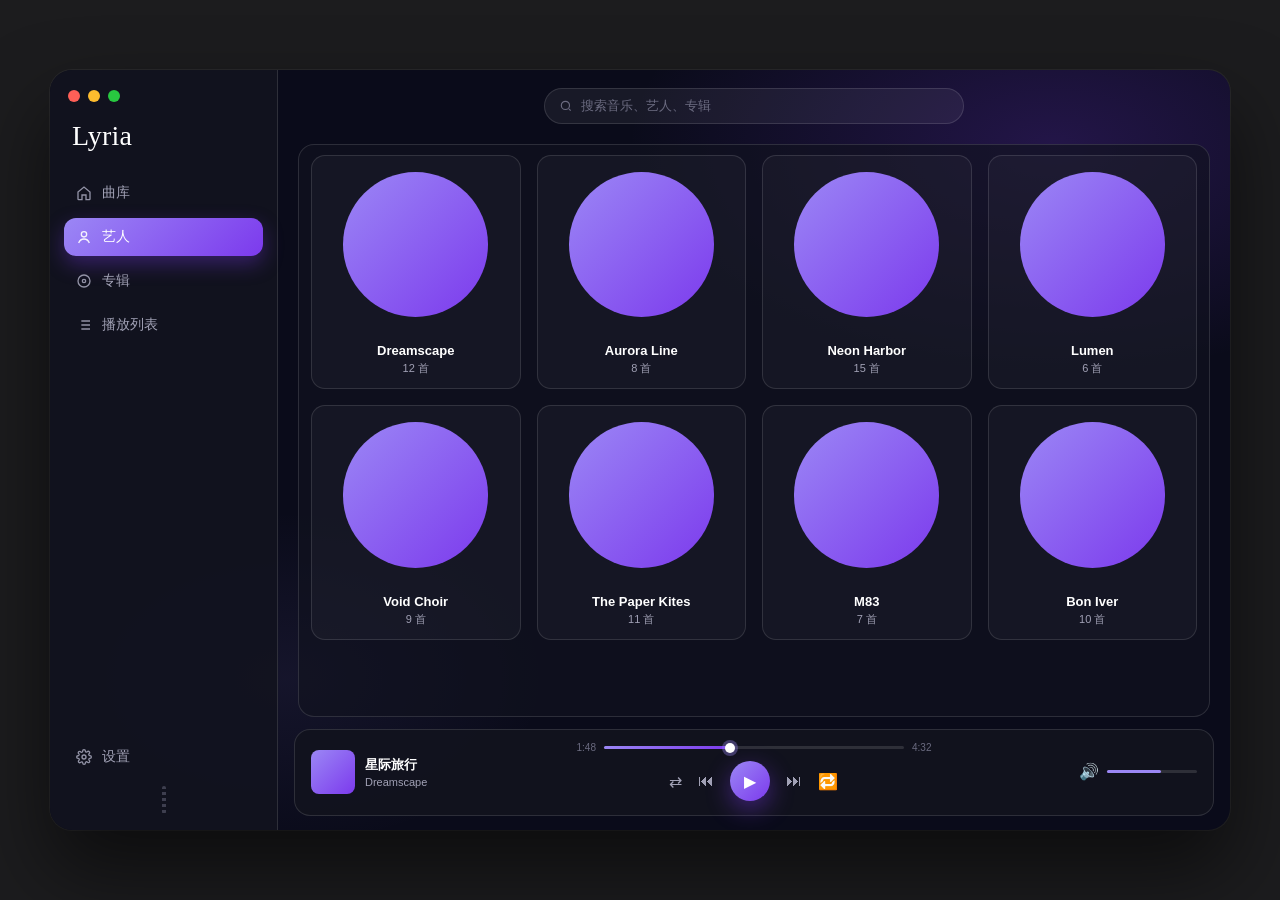
==== .design/ui-mocks/html/02-artists.html @ 33b441ee "Initial Lyria checkout: static macOS shell, UI mocks, and docs - SwiftUI/AppKit static shell (librar" ====
<!DOCTYPE html><html><head><meta charset="utf-8"><link rel="stylesheet" href="theme.css"></head>
<body><div class="window"><aside class="sidebar">
  <div class="lights"><span class="r"></span><span class="y"></span><span class="g"></span></div>
  <div class="brand">Lyria</div>
  <div class="nav"><div class="nav-item"><svg viewBox="0 0 24 24" fill="none" stroke="currentColor" stroke-width="2"><path d="M3 10.5 12 3l9 7.5V21a1 1 0 0 1-1 1h-5v-7H9v7H4a1 1 0 0 1-1-1v-10.5z"/></svg>曲库</div>
<div class="nav-item active"><svg viewBox="0 0 24 24" fill="none" stroke="currentColor" stroke-width="2"><circle cx="12" cy="8" r="4"/><path d="M4 21c1.5-4 4.5-6 8-6s6.5 2 8 6"/></svg>艺人</div>
<div class="nav-item"><svg viewBox="0 0 24 24" fill="none" stroke="currentColor" stroke-width="2"><circle cx="12" cy="12" r="9"/><circle cx="12" cy="12" r="2.5"/></svg>专辑</div>
<div class="nav-item"><svg viewBox="0 0 24 24" fill="none" stroke="currentColor" stroke-width="2"><path d="M8 6h13M8 12h13M8 18h13M3 6h.01M3 12h.01M3 18h.01"/></svg>播放列表</div></div>
  <div class="nav-bottom">
    <div class="nav-item"><svg viewBox="0 0 24 24" fill="none" stroke="currentColor" stroke-width="2"><circle cx="12" cy="12" r="3"/><path d="M19.4 15a1.7 1.7 0 0 0 .3 1.8l.1.1a2 2 0 1 1-2.8 2.8l-.1-.1a1.7 1.7 0 0 0-1.8-.3 1.7 1.7 0 0 0-1 1.5V21a2 2 0 1 1-4 0v-.1a1.7 1.7 0 0 0-1-1.5 1.7 1.7 0 0 0-1.8.3l-.1.1a2 2 0 1 1-2.8-2.8l.1-.1a1.7 1.7 0 0 0 .3-1.8 1.7 1.7 0 0 0-1.5-1H3a2 2 0 1 1 0-4h.1a1.7 1.7 0 0 0 1.5-1 1.7 1.7 0 0 0-.3-1.8l-.1-.1a2 2 0 1 1 2.8-2.8l.1.1a1.7 1.7 0 0 0 1.8.3H9a1.7 1.7 0 0 0 1-1.5V3a2 2 0 1 1 4 0v.1a1.7 1.7 0 0 0 1 1.5 1.7 1.7 0 0 0 1.8-.3l.1-.1a2 2 0 1 1 2.8 2.8l-.1.1a1.7 1.7 0 0 0-.3 1.8V9c.3.6.9 1 1.5 1H21a2 2 0 1 1 0 4h-.1a1.7 1.7 0 0 0-1.5 1z"/></svg>设置</div>
    <div class="drag-hint"></div>
  </div>
</aside><div class="detail"><div class="search-wrap"><div class="search" style="color:var(--text3)"><svg width="14" height="14" viewBox="0 0 24 24" fill="none" stroke="currentColor" stroke-width="2"><circle cx="11" cy="11" r="7"/><path d="m20 20-3-3"/></svg><span>搜索音乐、艺人、专辑</span></div></div><div class="content"><div class="panel" style="overflow:auto"><div class="grid"><div class="card"><div class="art" style="border-radius:50%;margin:16px auto;width:70%;aspect-ratio:1"></div><div class="body" style="text-align:center"><div class="name">Dreamscape</div><div class="sub">12 首</div></div></div><div class="card"><div class="art" style="border-radius:50%;margin:16px auto;width:70%;aspect-ratio:1"></div><div class="body" style="text-align:center"><div class="name">Aurora Line</div><div class="sub">8 首</div></div></div><div class="card"><div class="art" style="border-radius:50%;margin:16px auto;width:70%;aspect-ratio:1"></div><div class="body" style="text-align:center"><div class="name">Neon Harbor</div><div class="sub">15 首</div></div></div><div class="card"><div class="art" style="border-radius:50%;margin:16px auto;width:70%;aspect-ratio:1"></div><div class="body" style="text-align:center"><div class="name">Lumen</div><div class="sub">6 首</div></div></div><div class="card"><div class="art" style="border-radius:50%;margin:16px auto;width:70%;aspect-ratio:1"></div><div class="body" style="text-align:center"><div class="name">Void Choir</div><div class="sub">9 首</div></div></div><div class="card"><div class="art" style="border-radius:50%;margin:16px auto;width:70%;aspect-ratio:1"></div><div class="body" style="text-align:center"><div class="name">The Paper Kites</div><div class="sub">11 首</div></div></div><div class="card"><div class="art" style="border-radius:50%;margin:16px auto;width:70%;aspect-ratio:1"></div><div class="body" style="text-align:center"><div class="name">M83</div><div class="sub">7 首</div></div></div><div class="card"><div class="art" style="border-radius:50%;margin:16px auto;width:70%;aspect-ratio:1"></div><div class="body" style="text-align:center"><div class="name">Bon Iver</div><div class="sub">10 首</div></div></div></div></div></div><div class="transport">
  <div class="np"><div class="cover"></div><div><div class="t">星际旅行</div><div class="a">Dreamscape</div></div></div>
  <div class="controls">
    <div class="prog"><span>1:48</span><div class="bar"><div class="fill"></div><div class="knob"></div></div><span>4:32</span></div>
    <div class="btns">
      <span>⇄</span><span>⏮</span><div class="play">▶</div><span>⏭</span><span>🔁</span>
    </div>
  </div>
  <div class="vol"><span>🔊</span><div class="slider"><div class="fill"></div></div></div>
</div></div></div></body></html>
---- .design/ui-mocks/html/theme.css ----
:root {
  --bg: #0a0b1a;
  --panel: #12131f;
  --panel2: #1a1b2e;
  --border: rgba(255,255,255,0.12);
  --border-strong: rgba(255,255,255,0.18);
  --text: #ffffff;
  --text2: #a1a1b5;
  --text3: #6b6b80;
  --a1: #9b87f5;
  --a2: #7c3aed;
  --grad: linear-gradient(135deg, #9b87f5 0%, #7c3aed 100%);
}
* { box-sizing: border-box; margin: 0; padding: 0; }
body {
  background: #1c1c1e;
  font-family: -apple-system, BlinkMacSystemFont, "SF Pro Text", "PingFang SC", Inter, sans-serif;
  color: var(--text);
  display: flex; align-items: center; justify-content: center;
  min-height: 100vh; padding: 40px;
}
.window {
  width: 1180px; height: 760px; border-radius: 22px; overflow: hidden;
  display: flex; background: var(--bg);
  box-shadow: 0 40px 80px rgba(0,0,0,.55), 0 0 0 1px rgba(255,255,255,.06);
  position: relative;
}
.window::before {
  content:""; position:absolute; inset:0; pointer-events:none;
  background:
    radial-gradient(ellipse 60% 50% at 85% 10%, rgba(124,58,237,.22), transparent 60%),
    radial-gradient(ellipse 40% 40% at 20% 80%, rgba(155,135,245,.08), transparent 55%);
  z-index: 0;
}
.sidebar, .detail { position: relative; z-index: 1; }
.sidebar {
  width: 228px; flex-shrink: 0; height: 100%;
  background: rgba(18,19,31,.92);
  border-right: 1px solid var(--border);
  display: flex; flex-direction: column; padding: 18px 14px 16px;
}
.lights { display:flex; gap:8px; padding: 2px 4px 18px; }
.lights span { width:12px; height:12px; border-radius:50%; display:block; }
.lights .r { background:#ff5f57; } .lights .y { background:#febc2e; } .lights .g { background:#28c840; }
.brand {
  font-family: "Iowan Old Style", "Palatino Linotype", Palatino, Georgia, serif;
  font-size: 28px; font-weight: 500; letter-spacing: .2px;
  padding: 0 8px 22px; color: #fff;
}
.nav { display:flex; flex-direction:column; gap:6px; flex:1; }
.nav-item {
  display:flex; align-items:center; gap:10px;
  padding: 10px 12px; border-radius: 12px;
  color: var(--text2); font-size: 14px; font-weight: 500;
}
.nav-item.active { background: var(--grad); color:#fff; box-shadow: 0 8px 20px rgba(124,58,237,.35); }
.nav-item svg { width:16px; height:16px; opacity:.9; }
.nav-bottom { margin-top:auto; display:flex; flex-direction:column; gap:10px; }
.drag-hint { align-self:center; width:4px; height:28px; border-radius:2px;
  background: repeating-linear-gradient(to bottom, var(--text3) 0 3px, transparent 3px 6px); opacity:.5; }
.detail { flex:1; display:flex; flex-direction:column; min-width:0; }
.search-wrap { padding: 18px 24px 8px; display:flex; justify-content:center; }
.search {
  width: 420px; height: 36px; border-radius: 999px;
  background: rgba(255,255,255,.06); border: 1px solid var(--border);
  display:flex; align-items:center; gap:8px; padding: 0 14px;
  color: var(--text3); font-size: 13px;
}
.content { flex:1; padding: 12px 20px 12px; overflow:hidden; min-height:0; }
.panel {
  height:100%; border-radius: 16px; border: 1px solid var(--border);
  background: rgba(18,19,31,.65); padding: 10px 12px; overflow:hidden;
}
.transport {
  margin: 0 16px 14px; border-radius: 16px; border: 1px solid var(--border);
  background: rgba(18,19,31,.9); padding: 12px 16px 14px;
  display:grid; grid-template-columns: 1fr 1.4fr 1fr; align-items:center; gap:12px;
}
.np { display:flex; align-items:center; gap:10px; }
.cover { width:44px; height:44px; border-radius:8px; background:var(--grad); }
.np .t { font-size:13px; font-weight:600; } .np .a { font-size:11px; color:var(--text2); margin-top:2px; }
.controls { display:flex; flex-direction:column; align-items:center; gap:8px; }
.prog { width:100%; display:flex; align-items:center; gap:8px; font-size:10px; color:var(--text3); }
.bar { flex:1; height:3px; background:rgba(255,255,255,.12); border-radius:2px; position:relative; }
.bar .fill { width:42%; height:100%; background:var(--grad); border-radius:2px; }
.bar .knob { position:absolute; left:42%; top:50%; width:10px; height:10px; border-radius:50%;
  background:#fff; transform:translate(-50%,-50%); box-shadow:0 0 0 3px rgba(155,135,245,.35); }
.btns { display:flex; align-items:center; gap:16px; color:var(--text2); }
.play { width:40px; height:40px; border-radius:50%; background:var(--grad);
  display:flex; align-items:center; justify-content:center; color:#fff;
  box-shadow: 0 8px 24px rgba(124,58,237,.45); }
.vol { display:flex; justify-content:flex-end; align-items:center; gap:8px; color:var(--text2); }
.vol .slider { width:90px; height:3px; background:rgba(255,255,255,.12); border-radius:2px; position:relative; }
.vol .slider .fill { width:60%; height:100%; background:var(--a1); border-radius:2px; }
.row {
  display:grid; grid-template-columns: 1.6fr 1fr 1fr 64px;
  align-items:center; gap:8px; padding: 10px 12px; border-radius: 12px;
  border: 1px solid transparent; margin-bottom:6px;
}
.row.header { color:var(--text3); font-size:12px; padding: 6px 12px 10px; border:none; }
.row.track { background: rgba(255,255,255,.03); border-color: var(--border); }
.row.track.active {
  background: linear-gradient(90deg, rgba(155,135,245,.22), rgba(124,58,237,.12));
  border-color: rgba(155,135,245,.55);
  box-shadow: 0 0 0 1px rgba(155,135,245,.15), inset 0 0 24px rgba(124,58,237,.08);
}
.title-stack .cn { font-size:13px; font-weight:600; }
.title-stack .en { font-size:11px; color:var(--text2); margin-top:2px; }
.meta { font-size:12px; color:var(--text2); }
.eq { width:18px; height:14px; display:inline-flex; gap:2px; align-items:flex-end; margin-right:8px; vertical-align:middle; }
.eq i { width:3px; background:var(--a1); border-radius:1px; display:block; }
.eq i:nth-child(1){height:40%} .eq i:nth-child(2){height:90%} .eq i:nth-child(3){height:60%} .eq i:nth-child(4){height:100%}
.grid { display:grid; grid-template-columns: repeat(4, 1fr); gap:16px; }
.card { border-radius:14px; border:1px solid var(--border); background:rgba(255,255,255,.03); overflow:hidden; }
.card .art { aspect-ratio:1; background:var(--grad); }
.card .body { padding:10px 12px 12px; }
.card .name { font-size:13px; font-weight:600; }
.card .sub { font-size:11px; color:var(--text2); margin-top:3px; }
.hero { display:flex; gap:20px; align-items:flex-end; margin-bottom:18px; }
.hero .big-art { width:160px; height:160px; border-radius:16px; background:var(--grad);
  box-shadow: 0 16px 40px rgba(124,58,237,.35); flex-shrink:0; }
.hero .info h1 { font-size:28px; font-weight:700; margin-bottom:6px; }
.hero .info .sub { color:var(--text2); font-size:13px; margin-bottom:14px; }
.actions { display:flex; gap:10px; }
.btn {
  height:32px; padding:0 14px; border-radius:999px; border:1px solid var(--border);
  background:rgba(255,255,255,.06); color:#fff; font-size:12px; font-weight:600;
  display:inline-flex; align-items:center; gap:6px;
}
.btn.primary { background:var(--grad); border-color:transparent; }
.empty {
  height:100%; display:flex; flex-direction:column; align-items:center; justify-content:center;
  color:var(--text2); gap:10px; text-align:center;
}
.empty h2 { color:#fff; font-size:18px; }
.empty p { font-size:13px; max-width:280px; line-height:1.5; }
.settings { display:flex; flex-direction:column; gap:12px; }
.setting {
  border:1px solid var(--border); border-radius:14px; background:rgba(255,255,255,.03);
  padding:14px 16px; display:flex; justify-content:space-between; align-items:center; gap:16px;
}
.setting .l .n { font-size:13px; font-weight:600; }
.setting .l .d { font-size:11px; color:var(--text2); margin-top:3px; }
.toggle { width:40px; height:22px; border-radius:999px; background:var(--grad); position:relative; }
.toggle::after { content:""; position:absolute; right:2px; top:2px; width:18px; height:18px; border-radius:50%; background:#fff; }
.toggle.off { background:rgba(255,255,255,.15); }
.toggle.off::after { right:auto; left:2px; }
.danger .n { color:#ff7b72; }
.popover {
  width: 320px; border-radius: 16px; overflow:hidden;
  background: var(--bg); border:1px solid var(--border);
  box-shadow: 0 20px 50px rgba(0,0,0,.5);
}
.queue-panel {
  position:absolute; right:20px; top:70px; bottom:110px; width:280px;
  border-radius:16px; border:1px solid var(--border); background:rgba(18,19,31,.96);
  padding:14px; z-index:5; display:flex; flex-direction:column; gap:8px;
}
.annot {
  width: 900px; background:#111; color:#ddd; border-radius:16px; padding:28px 32px;
  font-family: ui-monospace, SFMono-Regular, Menlo, monospace; font-size:13px; line-height:1.55;
  border:1px solid #333;
}
.annot h1 { font-size:18px; color:#fff; margin-bottom:12px; font-family: Inter, sans-serif; }
.annot li { margin: 6px 0 6px 18px; }
.annot code { color:#c4b5fd; }
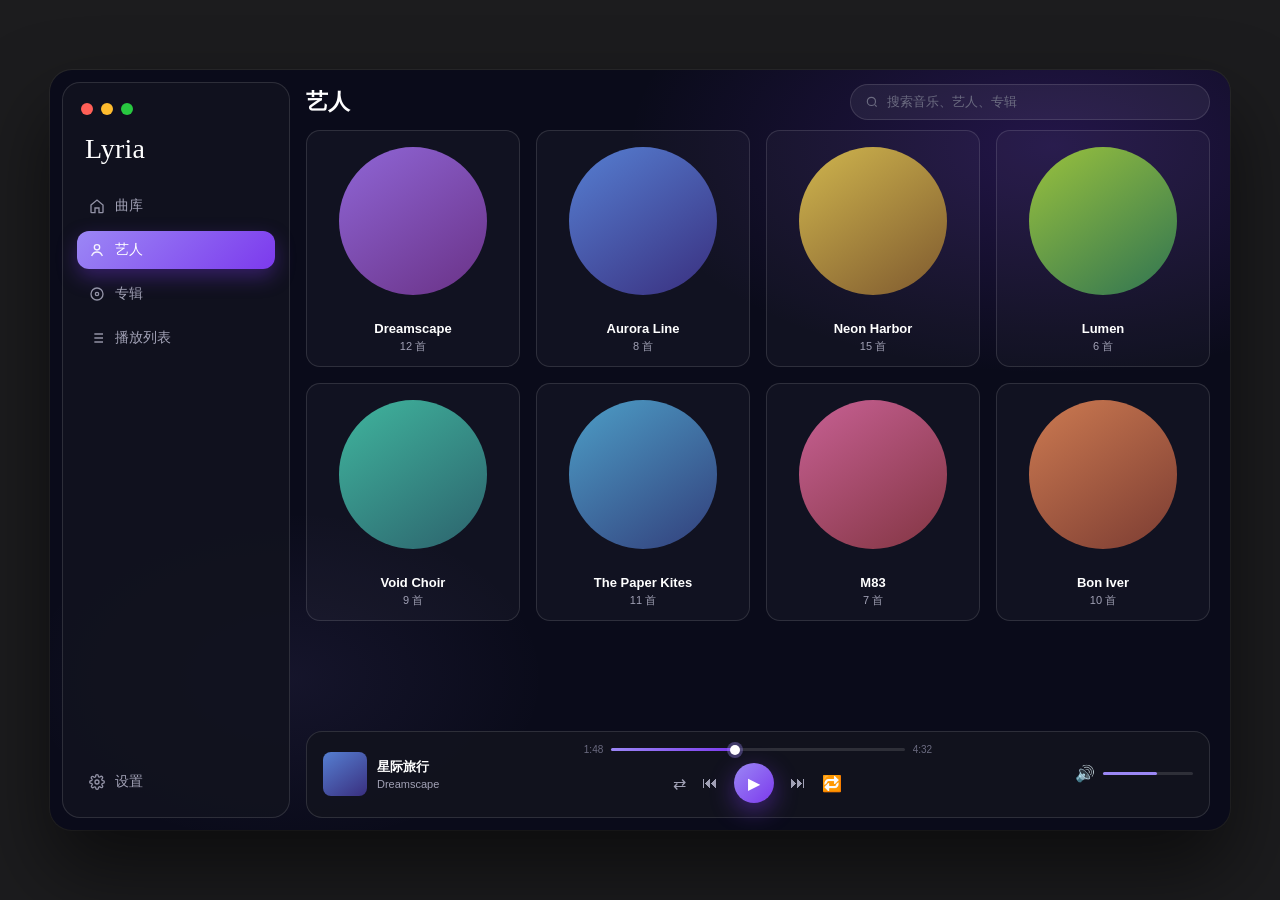
==== commit f02b8372: "Align the shell with the latest HTML prototype layout. The detail column now uses one page-head row " ====
--- a/.design/ui-mocks/html/02-artists.html
+++ b/.design/ui-mocks/html/02-artists.html
@@ -1,4 +1,4 @@
-<!DOCTYPE html><html><head><meta charset="utf-8"><link rel="stylesheet" href="theme.css"></head>
+<!DOCTYPE html><html><head><meta charset="utf-8"><link rel="stylesheet" href="theme.css?v=layout"></head>
 <body><div class="window"><aside class="sidebar">
   <div class="lights"><span class="r"></span><span class="y"></span><span class="g"></span></div>
   <div class="brand">Lyria</div>
@@ -8,9 +8,8 @@
 <div class="nav-item"><svg viewBox="0 0 24 24" fill="none" stroke="currentColor" stroke-width="2"><path d="M8 6h13M8 12h13M8 18h13M3 6h.01M3 12h.01M3 18h.01"/></svg>播放列表</div></div>
   <div class="nav-bottom">
     <div class="nav-item"><svg viewBox="0 0 24 24" fill="none" stroke="currentColor" stroke-width="2"><circle cx="12" cy="12" r="3"/><path d="M19.4 15a1.7 1.7 0 0 0 .3 1.8l.1.1a2 2 0 1 1-2.8 2.8l-.1-.1a1.7 1.7 0 0 0-1.8-.3 1.7 1.7 0 0 0-1 1.5V21a2 2 0 1 1-4 0v-.1a1.7 1.7 0 0 0-1-1.5 1.7 1.7 0 0 0-1.8.3l-.1.1a2 2 0 1 1-2.8-2.8l.1-.1a1.7 1.7 0 0 0 .3-1.8 1.7 1.7 0 0 0-1.5-1H3a2 2 0 1 1 0-4h.1a1.7 1.7 0 0 0 1.5-1 1.7 1.7 0 0 0-.3-1.8l-.1-.1a2 2 0 1 1 2.8-2.8l.1.1a1.7 1.7 0 0 0 1.8.3H9a1.7 1.7 0 0 0 1-1.5V3a2 2 0 1 1 4 0v.1a1.7 1.7 0 0 0 1 1.5 1.7 1.7 0 0 0 1.8-.3l.1-.1a2 2 0 1 1 2.8 2.8l-.1.1a1.7 1.7 0 0 0-.3 1.8V9c.3.6.9 1 1.5 1H21a2 2 0 1 1 0 4h-.1a1.7 1.7 0 0 0-1.5 1z"/></svg>设置</div>
-    <div class="drag-hint"></div>
   </div>
-</aside><div class="detail"><div class="search-wrap"><div class="search" style="color:var(--text3)"><svg width="14" height="14" viewBox="0 0 24 24" fill="none" stroke="currentColor" stroke-width="2"><circle cx="11" cy="11" r="7"/><path d="m20 20-3-3"/></svg><span>搜索音乐、艺人、专辑</span></div></div><div class="content"><div class="panel" style="overflow:auto"><div class="grid"><div class="card"><div class="art" style="border-radius:50%;margin:16px auto;width:70%;aspect-ratio:1"></div><div class="body" style="text-align:center"><div class="name">Dreamscape</div><div class="sub">12 首</div></div></div><div class="card"><div class="art" style="border-radius:50%;margin:16px auto;width:70%;aspect-ratio:1"></div><div class="body" style="text-align:center"><div class="name">Aurora Line</div><div class="sub">8 首</div></div></div><div class="card"><div class="art" style="border-radius:50%;margin:16px auto;width:70%;aspect-ratio:1"></div><div class="body" style="text-align:center"><div class="name">Neon Harbor</div><div class="sub">15 首</div></div></div><div class="card"><div class="art" style="border-radius:50%;margin:16px auto;width:70%;aspect-ratio:1"></div><div class="body" style="text-align:center"><div class="name">Lumen</div><div class="sub">6 首</div></div></div><div class="card"><div class="art" style="border-radius:50%;margin:16px auto;width:70%;aspect-ratio:1"></div><div class="body" style="text-align:center"><div class="name">Void Choir</div><div class="sub">9 首</div></div></div><div class="card"><div class="art" style="border-radius:50%;margin:16px auto;width:70%;aspect-ratio:1"></div><div class="body" style="text-align:center"><div class="name">The Paper Kites</div><div class="sub">11 首</div></div></div><div class="card"><div class="art" style="border-radius:50%;margin:16px auto;width:70%;aspect-ratio:1"></div><div class="body" style="text-align:center"><div class="name">M83</div><div class="sub">7 首</div></div></div><div class="card"><div class="art" style="border-radius:50%;margin:16px auto;width:70%;aspect-ratio:1"></div><div class="body" style="text-align:center"><div class="name">Bon Iver</div><div class="sub">10 首</div></div></div></div></div></div><div class="transport">
+</aside><div class="detail"><div class="page-head"><div class="page-title"><div class="nav-line"><h1>艺人</h1></div></div><div class="search" style="color:var(--text3)"><svg width="14" height="14" viewBox="0 0 24 24" fill="none" stroke="currentColor" stroke-width="2"><circle cx="11" cy="11" r="7"/><path d="m20 20-3-3"/></svg><span>搜索音乐、艺人、专辑</span></div></div><div class="content"><div class="panel" style="overflow:auto"><div class="grid"><div class="card"><div class="art" style="border-radius:50%;margin:16px auto;width:70%;aspect-ratio:1"></div><div class="body" style="text-align:center"><div class="name">Dreamscape</div><div class="sub">12 首</div></div></div><div class="card"><div class="art" style="border-radius:50%;margin:16px auto;width:70%;aspect-ratio:1"></div><div class="body" style="text-align:center"><div class="name">Aurora Line</div><div class="sub">8 首</div></div></div><div class="card"><div class="art" style="border-radius:50%;margin:16px auto;width:70%;aspect-ratio:1"></div><div class="body" style="text-align:center"><div class="name">Neon Harbor</div><div class="sub">15 首</div></div></div><div class="card"><div class="art" style="border-radius:50%;margin:16px auto;width:70%;aspect-ratio:1"></div><div class="body" style="text-align:center"><div class="name">Lumen</div><div class="sub">6 首</div></div></div><div class="card"><div class="art" style="border-radius:50%;margin:16px auto;width:70%;aspect-ratio:1"></div><div class="body" style="text-align:center"><div class="name">Void Choir</div><div class="sub">9 首</div></div></div><div class="card"><div class="art" style="border-radius:50%;margin:16px auto;width:70%;aspect-ratio:1"></div><div class="body" style="text-align:center"><div class="name">The Paper Kites</div><div class="sub">11 首</div></div></div><div class="card"><div class="art" style="border-radius:50%;margin:16px auto;width:70%;aspect-ratio:1"></div><div class="body" style="text-align:center"><div class="name">M83</div><div class="sub">7 首</div></div></div><div class="card"><div class="art" style="border-radius:50%;margin:16px auto;width:70%;aspect-ratio:1"></div><div class="body" style="text-align:center"><div class="name">Bon Iver</div><div class="sub">10 首</div></div></div></div></div></div><div class="transport">
   <div class="np"><div class="cover"></div><div><div class="t">星际旅行</div><div class="a">Dreamscape</div></div></div>
   <div class="controls">
     <div class="prog"><span>1:48</span><div class="bar"><div class="fill"></div><div class="knob"></div></div><span>4:32</span></div>
--- a/.design/ui-mocks/html/theme.css
+++ b/.design/ui-mocks/html/theme.css
@@ -34,9 +34,12 @@
 }
 .sidebar, .detail { position: relative; z-index: 1; }
 .sidebar {
-  width: 228px; flex-shrink: 0; height: 100%;
+  width: 228px; flex-shrink: 0;
+  margin: 12px;
+  height: calc(100% - 24px);
+  border-radius: 18px;
+  border: 1px solid var(--border);
   background: rgba(18,19,31,.92);
-  border-right: 1px solid var(--border);
   display: flex; flex-direction: column; padding: 18px 14px 16px;
 }
 .lights { display:flex; gap:8px; padding: 2px 4px 18px; }
@@ -56,28 +59,35 @@
 .nav-item.active { background: var(--grad); color:#fff; box-shadow: 0 8px 20px rgba(124,58,237,.35); }
 .nav-item svg { width:16px; height:16px; opacity:.9; }
 .nav-bottom { margin-top:auto; display:flex; flex-direction:column; gap:10px; }
-.drag-hint { align-self:center; width:4px; height:28px; border-radius:2px;
-  background: repeating-linear-gradient(to bottom, var(--text3) 0 3px, transparent 3px 6px); opacity:.5; }
-.detail { flex:1; display:flex; flex-direction:column; min-width:0; }
-.search-wrap { padding: 18px 24px 8px; display:flex; justify-content:center; }
+.detail { flex:1; display:flex; flex-direction:column; min-width:0; padding: 12px 16px 12px 0; }
+.page-head { display:flex; align-items:center; gap:16px; padding: 2px 4px 10px; }
+.page-title { min-width:0; display:flex; flex-direction:column; align-items:flex-start; }
+.nav-line { min-width:0; display:flex; align-items:center; }
+.nav-back {
+  width:22px; height:22px; flex:none; display:inline-flex; align-items:center; justify-content:center;
+  margin: 0 2px 0 -4px; color: var(--text2);
+}
+.nav-back svg { width:18px; height:18px; }
+.page-title h1 { margin:0; font-size:22px; font-weight:650; letter-spacing:-.02em; line-height:1.2; }
+.page-meta { display:block; margin-top:2px; color:var(--text3); font-size:12px; min-height:16px; }
+.page-title:has(.nav-back) .page-meta { margin-left:20px; }
 .search {
-  width: 420px; height: 36px; border-radius: 999px;
+  height: 36px; border-radius: 999px;
   background: rgba(255,255,255,.06); border: 1px solid var(--border);
   display:flex; align-items:center; gap:8px; padding: 0 14px;
   color: var(--text3); font-size: 13px;
 }
-.content { flex:1; padding: 12px 20px 12px; overflow:hidden; min-height:0; }
-.panel {
-  height:100%; border-radius: 16px; border: 1px solid var(--border);
-  background: rgba(18,19,31,.65); padding: 10px 12px; overflow:hidden;
-}
+.page-head .search { width: min(360px, 46%); margin-left: auto; flex: none; }
+.content { flex:1; padding: 0 4px 4px; overflow:hidden; min-height:0; }
+.panel { height:100%; border:none; background:transparent; border-radius:0; padding:0; overflow:hidden; }
 .transport {
-  margin: 0 16px 14px; border-radius: 16px; border: 1px solid var(--border);
+  margin: 8px 4px 0; border-radius: 16px; border: 1px solid var(--border);
   background: rgba(18,19,31,.9); padding: 12px 16px 14px;
   display:grid; grid-template-columns: 1fr 1.4fr 1fr; align-items:center; gap:12px;
 }
 .np { display:flex; align-items:center; gap:10px; }
 .cover { width:44px; height:44px; border-radius:8px; background:var(--grad); }
+.np > .cover { background: linear-gradient(145deg, hsl(220 58% 58%), hsl(248 46% 34%)); }
 .np .t { font-size:13px; font-weight:600; } .np .a { font-size:11px; color:var(--text2); margin-top:2px; }
 .controls { display:flex; flex-direction:column; align-items:center; gap:8px; }
 .prog { width:100%; display:flex; align-items:center; gap:8px; font-size:10px; color:var(--text3); }
@@ -93,17 +103,25 @@
 .vol .slider { width:90px; height:3px; background:rgba(255,255,255,.12); border-radius:2px; position:relative; }
 .vol .slider .fill { width:60%; height:100%; background:var(--a1); border-radius:2px; }
 .row {
-  display:grid; grid-template-columns: 1.6fr 1fr 1fr 64px;
-  align-items:center; gap:8px; padding: 10px 12px; border-radius: 12px;
-  border: 1px solid transparent; margin-bottom:6px;
+  display:grid; grid-template-columns: minmax(0, 1.7fr) minmax(0, 1fr) minmax(0, 1fr) 72px;
+  align-items:center; gap:8px; padding: 6px 8px; border-radius: 0;
+  border: none; border-bottom: 1px solid rgba(255,255,255,.08); margin-bottom: 0;
 }
-.row.header { color:var(--text3); font-size:12px; padding: 6px 12px 10px; border:none; }
-.row.track { background: rgba(255,255,255,.03); border-color: var(--border); }
+.row.header { color:var(--text3); font-size:12px; padding: 6px 8px 10px; border-bottom-color: rgba(255,255,255,.12); }
+.row.track { background: transparent; }
 .row.track.active {
-  background: linear-gradient(90deg, rgba(155,135,245,.22), rgba(124,58,237,.12));
-  border-color: rgba(155,135,245,.55);
-  box-shadow: 0 0 0 1px rgba(155,135,245,.15), inset 0 0 24px rgba(124,58,237,.08);
+  background: linear-gradient(90deg, rgba(155,135,245,.22), rgba(124,58,237,.08));
+  border-bottom-color: transparent;
+  box-shadow: none;
 }
+.title-cell { display:flex; align-items:center; gap:10px; min-width:0; }
+.cover-gap { width:36px; flex:none; }
+.cover-sm {
+  width:36px; height:36px; border-radius:8px; flex:none;
+  display:flex; align-items:center; justify-content:center;
+}
+.cover-sm .eq { width:16px; height:14px; margin:0; }
+.cover-sm .eq i { background:#fff; }
 .title-stack .cn { font-size:13px; font-weight:600; }
 .title-stack .en { font-size:11px; color:var(--text2); margin-top:2px; }
 .meta { font-size:12px; color:var(--text2); }
@@ -113,6 +131,14 @@
 .grid { display:grid; grid-template-columns: repeat(4, 1fr); gap:16px; }
 .card { border-radius:14px; border:1px solid var(--border); background:rgba(255,255,255,.03); overflow:hidden; }
 .card .art { aspect-ratio:1; background:var(--grad); }
+.grid > .card:nth-child(8n+1) .art { background: linear-gradient(145deg, hsl(262 58% 62%), hsl(280 46% 36%)); }
+.grid > .card:nth-child(8n+2) .art { background: linear-gradient(145deg, hsl(220 58% 58%), hsl(248 46% 34%)); }
+.grid > .card:nth-child(8n+3) .art { background: linear-gradient(145deg, hsl(48 58% 56%), hsl(32 46% 34%)); }
+.grid > .card:nth-child(8n+4) .art { background: linear-gradient(145deg, hsl(78 52% 50%), hsl(150 42% 32%)); }
+.grid > .card:nth-child(8n+5) .art { background: linear-gradient(145deg, hsl(168 48% 48%), hsl(190 42% 30%)); }
+.grid > .card:nth-child(8n+6) .art { background: linear-gradient(145deg, hsl(200 52% 54%), hsl(230 42% 34%)); }
+.grid > .card:nth-child(8n+7) .art { background: linear-gradient(145deg, hsl(330 48% 58%), hsl(350 42% 36%)); }
+.grid > .card:nth-child(8n+8) .art { background: linear-gradient(145deg, hsl(20 55% 56%), hsl(8 42% 34%)); }
 .card .body { padding:10px 12px 12px; }
 .card .name { font-size:13px; font-weight:600; }
 .card .sub { font-size:11px; color:var(--text2); margin-top:3px; }
